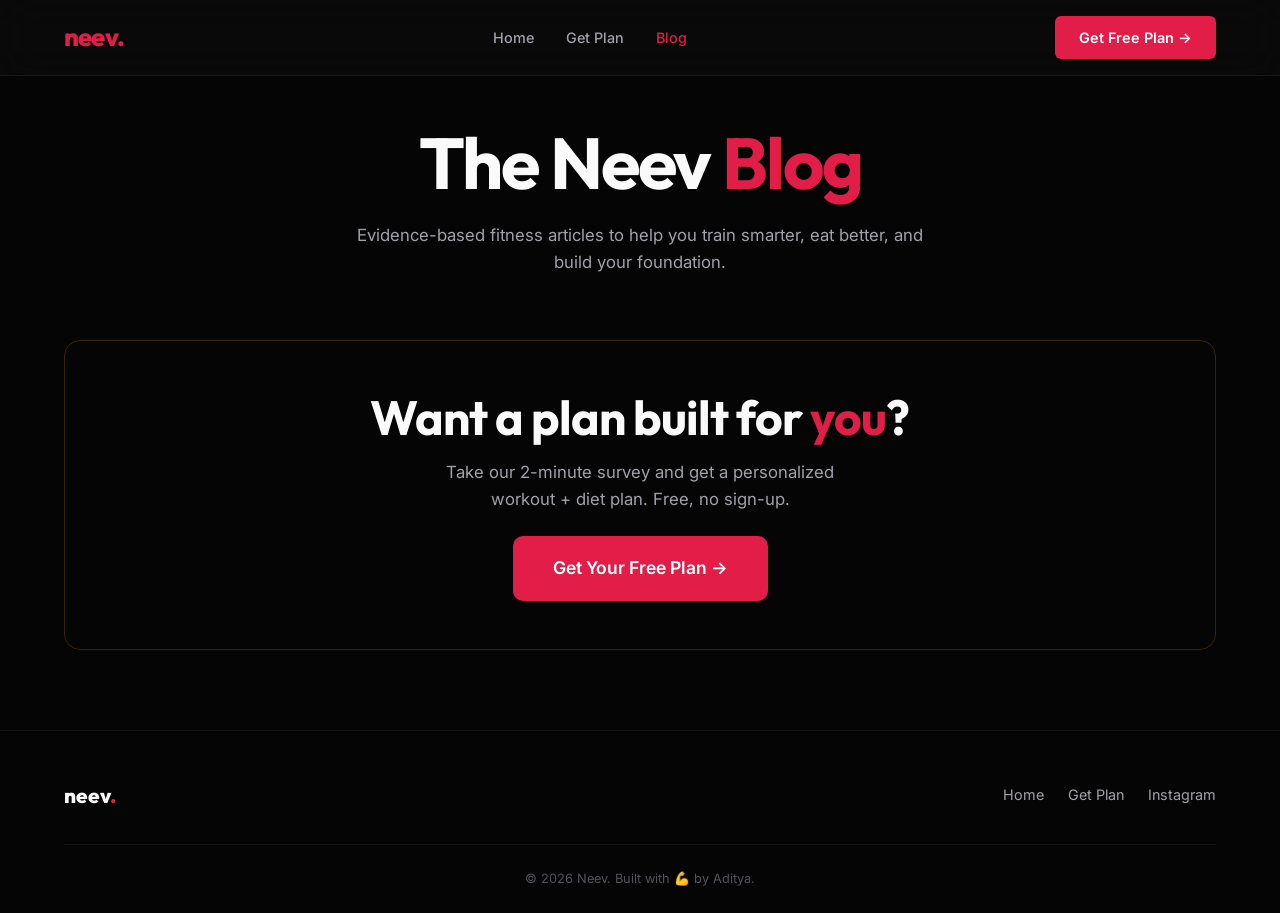
==== blog.html @ d4b19f22 "Initial commit — Neev fitness site" ====
<!DOCTYPE html>
<html lang="en">
<head>
  <meta charset="UTF-8">
  <meta name="viewport" content="width=device-width, initial-scale=1.0, viewport-fit=cover">
  <title>Neev Blog — Fitness Tips, Diet Plans & Workout Guides</title>
  <meta name="description" content="Science-backed fitness articles on diet plans, workout routines, supplements, and healthy lifestyle tips for Indians.">
  <meta name="theme-color" content="#0a0a0a">
  <link rel="stylesheet" href="style.css">
</head>
<body>

  <nav class="navbar scrolled">
    <div class="container">
      <a href="index.html" class="nav-logo">neev<span>.</span></a>
      <ul class="nav-links" id="navLinks">
        <li><a href="index.html">Home</a></li>
        <li><a href="survey.html">Get Plan</a></li>
        <li><a href="#" style="color:var(--primary)">Blog</a></li>
      </ul>
      <a href="survey.html" class="nav-cta">Get Free Plan →</a>
      <button class="nav-mobile-toggle" id="mobileToggle" aria-label="Toggle menu">☰</button>
    </div>
  </nav>

  <div class="blog-page">
    <div class="container">
      <div class="section-header fade-in" style="padding-top:20px;">
        <h1>The Neev <span class="text-gradient">Blog</span></h1>
        <p>Evidence-based fitness articles to help you train smarter, eat better, and build your foundation.</p>
      </div>

      <div class="blog-grid" style="display:none;">
        <a href="articles/vegetarian-protein-diet.html" class="card blog-card fade-in" style="text-decoration:none;color:inherit;">
          <div class="blog-card-image">🥦</div>
          <h3>Complete Vegetarian High-Protein Diet Plan for Indians</h3>
          <p>Hit 100g+ protein daily without chicken. Real Indian meals with macro breakdowns included.</p>
          <div class="blog-meta">📅 April 2026 · 8 min read</div>
        </a>

        <a href="articles/beginner-gym-guide.html" class="card blog-card fade-in fade-in-delay-1" style="text-decoration:none;color:inherit;">
          <div class="blog-card-image">🏋️</div>
          <h3>Beginner's Guide to the Gym — Your First 30 Days</h3>
          <p>Everything you need to know before stepping into the gym. Exercises, form, routine, and what to expect.</p>
          <div class="blog-meta">📅 April 2026 · 10 min read</div>
        </a>

        <a href="articles/creatine-guide.html" class="card blog-card fade-in fade-in-delay-2" style="text-decoration:none;color:inherit;">
          <div class="blog-card-image">⚡</div>
          <h3>Creatine: Everything You Need to Know (2026)</h3>
          <p>What it does, how to take it, loading vs. no loading, side effects myths busted. The definitive guide.</p>
          <div class="blog-meta">📅 April 2026 · 7 min read</div>
        </a>

        <a href="articles/push-pull-legs.html" class="card blog-card fade-in" style="text-decoration:none;color:inherit;">
          <div class="blog-card-image">💪</div>
          <h3>Push Pull Legs — The Best Split for Muscle Gain</h3>
          <p>Why PPL is the gold standard for intermediates. Full 6-day program with sets, reps, and progression.</p>
          <div class="blog-meta">📅 April 2026 · 12 min read</div>
        </a>

        <a href="articles/calorie-macro-guide.html" class="card blog-card fade-in fade-in-delay-1" style="text-decoration:none;color:inherit;">
          <div class="blog-card-image">🔢</div>
          <h3>How to Calculate Your Calories & Macros (Step by Step)</h3>
          <p>TDEE, BMR, deficit, surplus — explained simply. Learn to calculate your own numbers from scratch.</p>
          <div class="blog-meta">📅 April 2026 · 9 min read</div>
        </a>

        <a href="articles/indian-bulking-diet.html" class="card blog-card fade-in fade-in-delay-2" style="text-decoration:none;color:inherit;">
          <div class="blog-card-image">🍛</div>
          <h3>Indian Bulking Diet Plan — 3000+ Calories on a Budget</h3>
          <p>Gain muscle mass with affordable Indian meals. Full 7-day meal plan for both veg and non-veg bulkers.</p>
          <div class="blog-meta">📅 April 2026 · 11 min read</div>
        </a>
      </div>

      <!-- CTA -->
      <div class="card fade-in" style="padding:48px;text-align:center;margin-top:64px;background:var(--gradient-subtle);border-color:rgba(245,158,11,0.2);">
        <h2>Want a plan built for <span class="text-gradient">you</span>?</h2>
        <p style="margin:12px auto 24px;max-width:450px;">Take our 2-minute survey and get a personalized workout + diet plan. Free, no sign-up.</p>
        <a href="survey.html" class="btn btn-primary btn-lg">Get Your Free Plan →</a>
      </div>
    </div>
  </div>

  <footer class="footer" style="margin-top:80px;">
    <div class="container">
      <div class="footer-content">
        <div class="footer-logo">neev<span>.</span></div>
        <ul class="footer-links">
          <li><a href="index.html">Home</a></li>
          <li><a href="survey.html">Get Plan</a></li>
          <li><a href="https://instagram.com/_adityagaikwad_" target="_blank" rel="noopener">Instagram</a></li>
        </ul>
      </div>
      <div class="footer-bottom">
        <p>&copy; 2026 Neev. Built with 💪 by Aditya.</p>
      </div>
    </div>
  </footer>

  <script src="js/animations.js"></script>

  <script>
    document.getElementById('mobileToggle')?.addEventListener('click', () => {
      document.getElementById('navLinks').classList.toggle('mobile-open');
    });

  </script>
</body>
</html>
---- style.css ----
/* ===== NEEV DESIGN SYSTEM ===== */
@import url('https://fonts.googleapis.com/css2?family=Outfit:wght@300;400;500;600;700;800;900&family=Inter:wght@300;400;500;600;700&display=swap');

/* --- Tokens --- */
:root {
  --bg: #050505;
  --surface: #0e0e0e;
  --card: rgba(255,255,255,0.03);
  --card-border: rgba(255,255,255,0.06);
  --card-hover: rgba(255,255,255,0.06);
  --primary: #e11d48;
  --primary-glow: #f43f5e;
  --accent: #fafafa;
  --green: #22c55e;
  --green-dim: rgba(34,197,94,0.15);
  --text: #fafafa;
  --text-muted: #a1a1aa;
  --text-dim: #52525b;
  --radius: 16px;
  --radius-sm: 10px;
  --radius-xs: 6px;
  --shadow: 0 8px 32px rgba(0,0,0,0.5);
  --shadow-glow: 0 0 30px rgba(225,29,72,0.15);
  --font-heading: 'Outfit', sans-serif;
  --font-body: 'Inter', sans-serif;
  --transition: 0.3s cubic-bezier(0.4, 0, 0.2, 1);
  --max-width: 1200px;
}

/* --- Reset --- */
*, *::before, *::after { margin: 0; padding: 0; box-sizing: border-box; }

html {
  scroll-behavior: smooth;
  font-size: 16px;
  -webkit-font-smoothing: antialiased;
}

body {
  font-family: var(--font-body);
  background: var(--bg);
  color: var(--text);
  line-height: 1.6;
  overflow-x: hidden;
}

a { color: var(--primary); text-decoration: none; transition: var(--transition); }
a:hover { color: var(--primary-glow); }

img { max-width: 100%; display: block; }

/* --- Typography --- */
h1, h2, h3, h4, h5 { font-family: var(--font-heading); font-weight: 700; line-height: 1.2; }
h1 { font-size: clamp(2.5rem, 6vw, 4.5rem); letter-spacing: -0.03em; }
h2 { font-size: clamp(1.8rem, 4vw, 3rem); letter-spacing: -0.02em; }
h3 { font-size: clamp(1.2rem, 2.5vw, 1.5rem); }
p { color: var(--text-muted); font-size: 1.05rem; }

.text-gradient {
  color: var(--primary);
}

/* --- Layout --- */
.container { max-width: var(--max-width); margin: 0 auto; padding: 0 24px; }
section { padding: 100px 0; }

/* --- Navbar --- */
.navbar {
  position: fixed; top: 0; left: 0; right: 0; z-index: 1000;
  padding: 16px 0;
  background: rgba(10,10,10,0.8);
  backdrop-filter: blur(20px);
  -webkit-backdrop-filter: blur(20px);
  border-bottom: 1px solid transparent;
  transition: var(--transition);
}
.navbar.scrolled { border-bottom-color: var(--card-border); }
.navbar .container { display: flex; align-items: center; justify-content: space-between; }
.nav-logo {
  font-family: var(--font-heading);
  font-size: 1.6rem; font-weight: 800;
  letter-spacing: -0.03em;
}
.nav-logo span { color: var(--primary); }
.nav-links { display: flex; gap: 32px; list-style: none; }
.nav-links a {
  color: var(--text-muted); font-size: 0.9rem; font-weight: 500;
  transition: var(--transition); position: relative;
}
.nav-links a:hover { color: var(--text); }
.nav-links a::after {
  content: ''; position: absolute; bottom: -4px; left: 0;
  width: 0; height: 2px; background: var(--primary);
  transition: var(--transition);
}
.nav-links a:hover::after { width: 100%; }
.nav-cta {
  padding: 10px 24px; border-radius: var(--radius-xs);
  background: var(--primary); color: #fff;
  font-weight: 600; font-size: 0.9rem;
  border: none; cursor: pointer; transition: var(--transition);
}
.nav-cta:hover { transform: translateY(-2px); box-shadow: var(--shadow-glow); color: #fff; }
.nav-mobile-toggle { display: none; background: none; border: none; color: var(--text); font-size: 1.5rem; cursor: pointer; }

/* --- Buttons --- */
.btn {
  display: inline-flex; align-items: center; gap: 8px;
  padding: 14px 32px; border-radius: var(--radius-xs);
  font-family: var(--font-body); font-weight: 600; font-size: 1rem;
  cursor: pointer; transition: var(--transition); border: none;
  text-decoration: none;
}
.btn-primary {
  background: var(--primary); color: #fff;
}
.btn-primary:hover { transform: translateY(-3px); box-shadow: var(--shadow-glow); color: #fff; }
.btn-secondary {
  background: transparent; color: var(--text);
  border: 1px solid var(--card-border);
}
.btn-secondary:hover { border-color: var(--primary); color: var(--primary); }
.btn-lg { padding: 18px 40px; font-size: 1.1rem; border-radius: var(--radius-sm); }

/* --- Cards --- */
.card {
  background: var(--card);
  border: 1px solid var(--card-border);
  border-radius: var(--radius);
  padding: 32px;
  transition: var(--transition);
}
.card:hover {
  background: var(--card-hover);
  border-color: rgba(225,29,72,0.2);
  transform: translateY(-4px);
  box-shadow: var(--shadow);
}

/* --- Hero --- */
.hero {
  min-height: 100vh; display: flex; align-items: center;
  position: relative; overflow: hidden; padding-top: 80px;
}
.hero-bg {
  position: absolute; inset: 0; z-index: 0;
}
.hero-bg::before {
  content: ''; position: absolute; inset: 0;
  background: radial-gradient(ellipse 500px 350px at 30% 40%, rgba(225,29,72,0.08) 0%, transparent 70%);
}
.hero-bg::after {
  content: ''; position: absolute; bottom: 0; left: 0; right: 0;
  height: 200px;
  background: linear-gradient(to top, var(--bg), transparent);
}
.hero-content { position: relative; z-index: 1; text-align: center; max-width: 800px; margin: 0 auto; }
.hero-badge {
  display: inline-flex; align-items: center; gap: 8px;
  padding: 8px 20px; border-radius: 100px;
  background: rgba(225,29,72,0.08);
  border: 1px solid rgba(225,29,72,0.15);
  font-size: 0.85rem; color: var(--primary-glow); font-weight: 500;
  margin-bottom: 24px;
}
.hero-badge .dot { width: 6px; height: 6px; border-radius: 50%; background: var(--primary); animation: pulse-dot 2s infinite; }
.hero h1 { margin-bottom: 20px; }
.hero p { font-size: 1.2rem; max-width: 600px; margin: 0 auto 40px; }
.hero-buttons { display: flex; gap: 16px; justify-content: center; flex-wrap: wrap; }
.hero-stats {
  display: flex; gap: 48px; justify-content: center; margin-top: 64px;
  padding-top: 48px; border-top: 1px solid var(--card-border);
}
.hero-stat h3 { font-size: 2rem; font-weight: 800; }
.hero-stat h3 span { color: var(--primary); }
.hero-stat p { font-size: 0.85rem; margin-top: 4px; }
.scroll-indicator {
  position: absolute; bottom: 32px; left: 50%; transform: translateX(-50%);
  display: flex; flex-direction: column; align-items: center; gap: 8px;
  color: var(--text-dim); font-size: 0.75rem;
  animation: bounce 2s infinite;
}
.scroll-indicator .arrow { width: 20px; height: 20px; border-right: 2px solid var(--text-dim); border-bottom: 2px solid var(--text-dim); transform: rotate(45deg); }

/* --- Steps Section --- */
.steps { background: var(--surface); }
.section-header { text-align: center; max-width: 600px; margin: 0 auto 64px; }
.section-header p { margin-top: 16px; }
.steps-grid { display: grid; grid-template-columns: repeat(3, 1fr); gap: 24px; }
.step-card { text-align: center; padding: 48px 32px; position: relative; }
.step-number {
  width: 56px; height: 56px; border-radius: 50%;
  background: var(--primary); color: #fff;
  display: flex; align-items: center; justify-content: center;
  font-family: var(--font-heading); font-weight: 800; font-size: 1.2rem;
  margin: 0 auto 24px;
}
.step-card h3 { margin-bottom: 12px; }
.step-card .icon { font-size: 2.5rem; margin-bottom: 20px; }

/* --- Features --- */
.features-grid { display: grid; grid-template-columns: repeat(2, 1fr); gap: 24px; }
.feature-card { display: flex; gap: 20px; align-items: flex-start; }
.feature-icon {
  width: 48px; height: 48px; min-width: 48px; border-radius: var(--radius-sm);
  background: rgba(225,29,72,0.08);
  display: flex; align-items: center; justify-content: center;
  font-size: 1.4rem;
}
.feature-card h3 { margin-bottom: 8px; font-size: 1.1rem; }
.feature-card p { font-size: 0.95rem; }

/* --- Creator Section --- */
.creator { background: var(--surface); }
.creator-content {
  display: grid; grid-template-columns: 1fr 1.5fr; gap: 64px; align-items: center;
}
.creator-image {
  width: 100%; aspect-ratio: 1; border-radius: var(--radius);
  background: rgba(225,29,72,0.05);
  border: 1px solid var(--card-border);
  display: flex; align-items: center; justify-content: center;
  font-size: 1rem; color: var(--text-dim);
  overflow: hidden;
}
.creator-info h2 { margin-bottom: 16px; }
.creator-info p { margin-bottom: 16px; }
.creator-tags { display: flex; gap: 10px; flex-wrap: wrap; margin-top: 24px; }
.creator-tag {
  padding: 6px 16px; border-radius: 100px;
  background: var(--card); border: 1px solid var(--card-border);
  font-size: 0.85rem; color: var(--text-muted);
}
.instagram-link {
  display: inline-flex; align-items: center; gap: 8px;
  margin-top: 24px; padding: 12px 24px; border-radius: var(--radius-xs);
  background: linear-gradient(135deg, #833AB4, #E1306C, #F77737);
  color: #fff; font-weight: 600; font-size: 0.95rem;
}
.instagram-link:hover { transform: translateY(-2px); color: #fff; box-shadow: 0 8px 24px rgba(225,48,108,0.3); }

/* --- Footer --- */
.footer {
  padding: 48px 0 24px;
  border-top: 1px solid var(--card-border);
}
.footer-content { display: flex; justify-content: space-between; align-items: center; flex-wrap: wrap; gap: 16px; }
.footer-logo { font-family: var(--font-heading); font-size: 1.3rem; font-weight: 800; }
.footer-logo span { color: var(--primary); }
.footer-links { display: flex; gap: 24px; list-style: none; }
.footer-links a { color: var(--text-muted); font-size: 0.9rem; }
.footer-links a:hover { color: var(--text); }
.footer-bottom { text-align: center; margin-top: 32px; padding-top: 24px; border-top: 1px solid var(--card-border); }
.footer-bottom p { font-size: 0.8rem; color: var(--text-dim); }

/* --- Survey Styles --- */
.survey-page { min-height: 100vh; padding-top: 100px; padding-bottom: 60px; }
.survey-container { max-width: 680px; margin: 0 auto; }
.progress-bar { width: 100%; height: 4px; background: var(--card); border-radius: 100px; margin-bottom: 48px; overflow: hidden; }
.progress-fill { height: 100%; background: var(--gradient); border-radius: 100px; transition: width 0.5s ease; }
.survey-step { display: none; animation: fadeIn 0.4s ease; }
.survey-step.active { display: block; }
.survey-step h2 { margin-bottom: 8px; }
.survey-step > p { margin-bottom: 36px; }
.form-group { margin-bottom: 24px; }
.form-group label { display: block; font-size: 0.9rem; font-weight: 500; margin-bottom: 8px; color: var(--text); }
.form-group input, .form-group select {
  width: 100%; padding: 14px 18px;
  background: var(--card); border: 1px solid var(--card-border);
  border-radius: var(--radius-sm); color: var(--text);
  font-family: var(--font-body); font-size: 1rem;
  transition: var(--transition); outline: none;
}
.form-group input:focus, .form-group select:focus { border-color: var(--primary); box-shadow: 0 0 0 3px rgba(245,158,11,0.1); }
.form-group select option { background: var(--surface); }
.form-row { display: grid; grid-template-columns: 1fr 1fr; gap: 16px; }

/* Option Cards (for survey choices) */
.option-cards { display: grid; grid-template-columns: repeat(2, 1fr); gap: 12px; }
.option-cards.three-col { grid-template-columns: repeat(3, 1fr); }
.option-card {
  padding: 20px; border-radius: var(--radius-sm);
  background: var(--card); border: 2px solid var(--card-border);
  cursor: pointer; text-align: center; transition: var(--transition);
}
.option-card:hover { border-color: rgba(225,29,72,0.3); background: var(--card-hover); }
.option-card.selected { border-color: var(--primary); background: rgba(225,29,72,0.08); }
.option-card .icon { font-size: 2rem; margin-bottom: 10px; }
.option-card h4 { font-size: 0.95rem; margin-bottom: 4px; }
.option-card p { font-size: 0.8rem; color: var(--text-dim); }

.survey-nav { display: flex; justify-content: space-between; margin-top: 40px; }

/* --- Results Page --- */
.results-page { padding-top: 100px; padding-bottom: 60px; }
.results-header { text-align: center; margin-bottom: 48px; }
.results-header h1 { margin-bottom: 12px; }

.stats-grid { display: grid; grid-template-columns: repeat(4, 1fr); gap: 16px; margin-bottom: 48px; }
.stat-card { text-align: center; padding: 28px 20px; }
.stat-card .stat-value { font-family: var(--font-heading); font-size: 2.2rem; font-weight: 800; color: var(--primary); }
.stat-card .stat-label { font-size: 0.85rem; color: var(--text-muted); margin-top: 4px; }
.stat-card .stat-unit { font-size: 0.9rem; color: var(--text-dim); font-weight: 400; }

.macro-bar { display: flex; height: 12px; border-radius: 100px; overflow: hidden; margin: 24px 0; }
.macro-bar .protein { background: var(--green); }
.macro-bar .carbs { background: #f59e0b; }
.macro-bar .fat { background: var(--primary); }
.macro-legend { display: flex; gap: 24px; justify-content: center; }
.macro-legend-item { display: flex; align-items: center; gap: 8px; font-size: 0.9rem; }
.macro-legend-item .dot { width: 10px; height: 10px; border-radius: 50%; }

.plan-section { margin-bottom: 48px; }
.plan-section > h2 { margin-bottom: 24px; }

.meal-day { margin-bottom: 24px; }
.meal-day h3 { margin-bottom: 12px; font-size: 1.1rem; color: var(--primary); }
.meal-table { width: 100%; border-collapse: collapse; }
.meal-table th {
  text-align: left; padding: 10px 16px; font-size: 0.8rem;
  color: var(--text-dim); text-transform: uppercase; letter-spacing: 0.05em;
  border-bottom: 1px solid var(--card-border);
}
.meal-table td {
  padding: 12px 16px; font-size: 0.95rem; border-bottom: 1px solid var(--card-border);
}
.meal-table tr:last-child td { border-bottom: none; }

.workout-day { margin-bottom: 32px; }
.workout-day h3 { margin-bottom: 4px; font-size: 1.1rem; }
.workout-day .day-label { font-size: 0.85rem; color: var(--primary); margin-bottom: 12px; }
.exercise-row { display: grid; grid-template-columns: 2.5fr 0.8fr 1fr; gap: 8px; padding: 10px 0; border-bottom: 1px solid var(--card-border); font-size: 0.95rem; }
.exercise-row.header { font-size: 0.8rem; color: var(--text-dim); text-transform: uppercase; letter-spacing: 0.05em; font-weight: 600; }

.results-actions { display: flex; gap: 16px; justify-content: center; margin-top: 48px; flex-wrap: wrap; }

/* --- Blog --- */
.blog-page { padding-top: 100px; }
.blog-grid { display: grid; grid-template-columns: repeat(auto-fill, minmax(340px, 1fr)); gap: 24px; }
.blog-card { overflow: hidden; }
.blog-card-image { height: 200px; background: rgba(225,29,72,0.05); border-radius: var(--radius-sm); margin-bottom: 20px; display: flex; align-items: center; justify-content: center; font-size: 3rem; }
.blog-card h3 { margin-bottom: 8px; }
.blog-card p { font-size: 0.9rem; margin-bottom: 12px; }
.blog-card .blog-meta { font-size: 0.8rem; color: var(--text-dim); }

/* --- Animations --- */
@keyframes fadeIn { from { opacity: 0; transform: translateY(20px); } to { opacity: 1; transform: translateY(0); } }
@keyframes pulse-dot { 0%, 100% { opacity: 1; } 50% { opacity: 0.4; } }
@keyframes bounce { 0%, 20%, 50%, 80%, 100% { transform: translateX(-50%) translateY(0); } 40% { transform: translateX(-50%) translateY(-8px); } 60% { transform: translateX(-50%) translateY(-4px); } }
@keyframes float { 0%, 100% { transform: translateY(0); } 50% { transform: translateY(-10px); } }

.fade-in { opacity: 0; transform: translateY(30px); transition: opacity 0.6s ease, transform 0.6s ease; }
.fade-in.visible { opacity: 1; transform: translateY(0); }
.fade-in-delay-1 { transition-delay: 0.1s; }
.fade-in-delay-2 { transition-delay: 0.2s; }
.fade-in-delay-3 { transition-delay: 0.3s; }

/* --- Twemoji sizing --- */
img.emoji {
  height: 1.2em;
  width: 1.2em;
  margin: 0 0.05em 0 0.1em;
  vertical-align: -0.15em;
  display: inline;
}
.option-card img.emoji,
.step-card img.emoji,
.feature-icon img.emoji,
.blog-card-image img.emoji {
  height: 1em;
  width: 1em;
}

/* --- Responsive --- */
@media (max-width: 768px) {
  section { padding: 64px 0; }
  .nav-links { display: none; }
  .nav-cta { padding: 8px 16px; font-size: 0.8rem; }
  .nav-mobile-toggle { display: block; }
  .nav-links.mobile-open {
    display: flex; flex-direction: column;
    position: absolute; top: 100%; left: 0; right: 0;
    background: var(--surface); padding: 24px;
    border-bottom: 1px solid var(--card-border);
    gap: 16px;
  }
  .hero { min-height: 100svh; padding-top: 72px; }
  .hero p { font-size: 1.05rem; }
  .hero-stats { gap: 20px; flex-wrap: wrap; justify-content: center; }
  .hero-stat { flex: 0 0 auto; text-align: center; }
  .hero-stat h3 { font-size: 1.5rem; }
  .hero-buttons { flex-direction: column; align-items: stretch; }
  .hero-buttons .btn { justify-content: center; }
  .steps-grid { grid-template-columns: 1fr; }
  .step-card { padding: 32px 24px; }
  .features-grid { grid-template-columns: 1fr; }
  .creator-content { grid-template-columns: 1fr; text-align: center; gap: 32px; }
  .creator-image { max-width: 240px; margin: 0 auto; }
  .creator-tags { justify-content: center; }
  .stats-grid { grid-template-columns: repeat(2, 1fr); }
  .stat-card .stat-value { font-size: 1.6rem; }
  .form-row { grid-template-columns: 1fr; }
  .option-cards { grid-template-columns: repeat(2, 1fr); }
  .option-cards.three-col { grid-template-columns: repeat(3, 1fr); }
  .option-card { padding: 14px 10px; }
  .option-card .icon { font-size: 1.6rem; margin-bottom: 6px; }
  .option-card h4 { font-size: 0.85rem; }
  .option-card p { font-size: 0.72rem; }
  .btn { padding: 12px 24px; font-size: 0.95rem; }
  .btn-lg { padding: 16px 32px; font-size: 1rem; }
  /* Meal table horizontal scroll on mobile */
  .meal-day { overflow-x: auto; -webkit-overflow-scrolling: touch; }
  .meal-table { min-width: 580px; }
  .meal-table th, .meal-table td { padding: 8px 10px; font-size: 0.8rem; white-space: nowrap; }
  .exercise-row { grid-template-columns: 2fr 0.6fr 0.8fr; font-size: 0.82rem; gap: 4px; }
  .blog-grid { grid-template-columns: 1fr; }
  .footer-content { flex-direction: column; text-align: center; }
  .results-actions { flex-direction: column; align-items: stretch; }
  .results-actions .btn { justify-content: center; }
  .card { padding: 24px; }
  .plan-section { padding: 24px; }
}

@media (max-width: 480px) {
  .container { padding: 0 16px; }
  h1 { font-size: 2rem; }
  h2 { font-size: 1.5rem; }
  .hero-stat h3 { font-size: 1.3rem; }
  .stats-grid { grid-template-columns: 1fr 1fr; gap: 10px; }
  .stat-card { padding: 20px 12px; }
  .option-cards { grid-template-columns: 1fr 1fr; }
  .option-cards.three-col { grid-template-columns: 1fr 1fr 1fr; }
  .macro-legend { flex-wrap: wrap; gap: 12px; }
}

/* Touch-friendly: larger tap targets on mobile */
@media (hover: none) and (pointer: coarse) {
  .option-card { min-height: 70px; }
  .btn { min-height: 48px; }
  .form-group input, .form-group select { min-height: 48px; font-size: 16px; /* prevents iOS zoom */ }
  .nav-mobile-toggle { min-width: 44px; min-height: 44px; display: flex; align-items: center; justify-content: center; }
}

/* Safe area for notched phones */
@supports (padding: env(safe-area-inset-bottom)) {
  .footer { padding-bottom: calc(24px + env(safe-area-inset-bottom)); }
  .survey-nav { padding-bottom: env(safe-area-inset-bottom); }
}
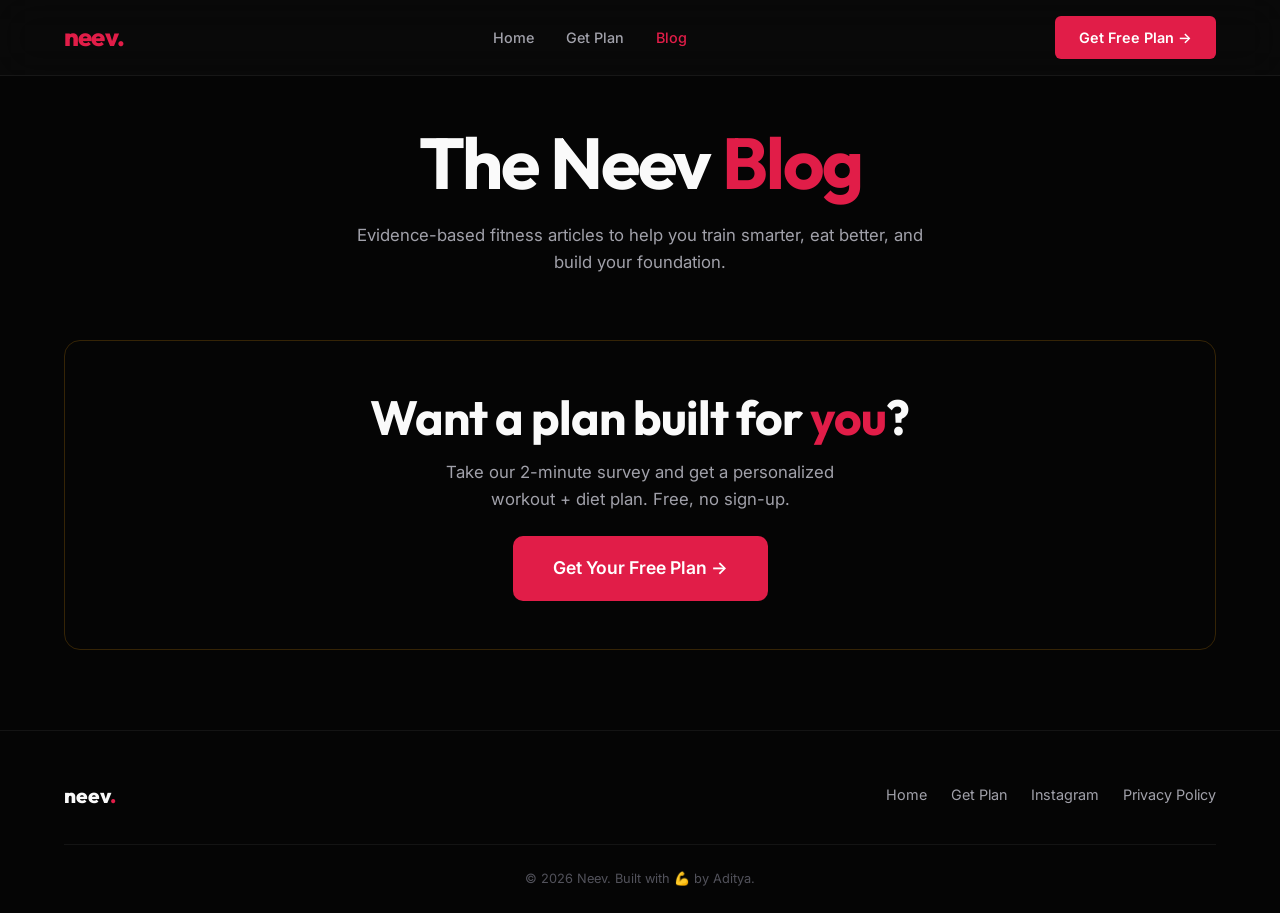
==== commit 6ea02859: "Add privacy policy page and link it in all page footers Required for Google AdSense approval. Covers" ====
--- a/blog.html
+++ b/blog.html
@@ -91,6 +91,7 @@
           <li><a href="index.html">Home</a></li>
           <li><a href="survey.html">Get Plan</a></li>
           <li><a href="https://instagram.com/_adityagaikwad_" target="_blank" rel="noopener">Instagram</a></li>
+          <li><a href="privacy.html">Privacy Policy</a></li>
         </ul>
       </div>
       <div class="footer-bottom">
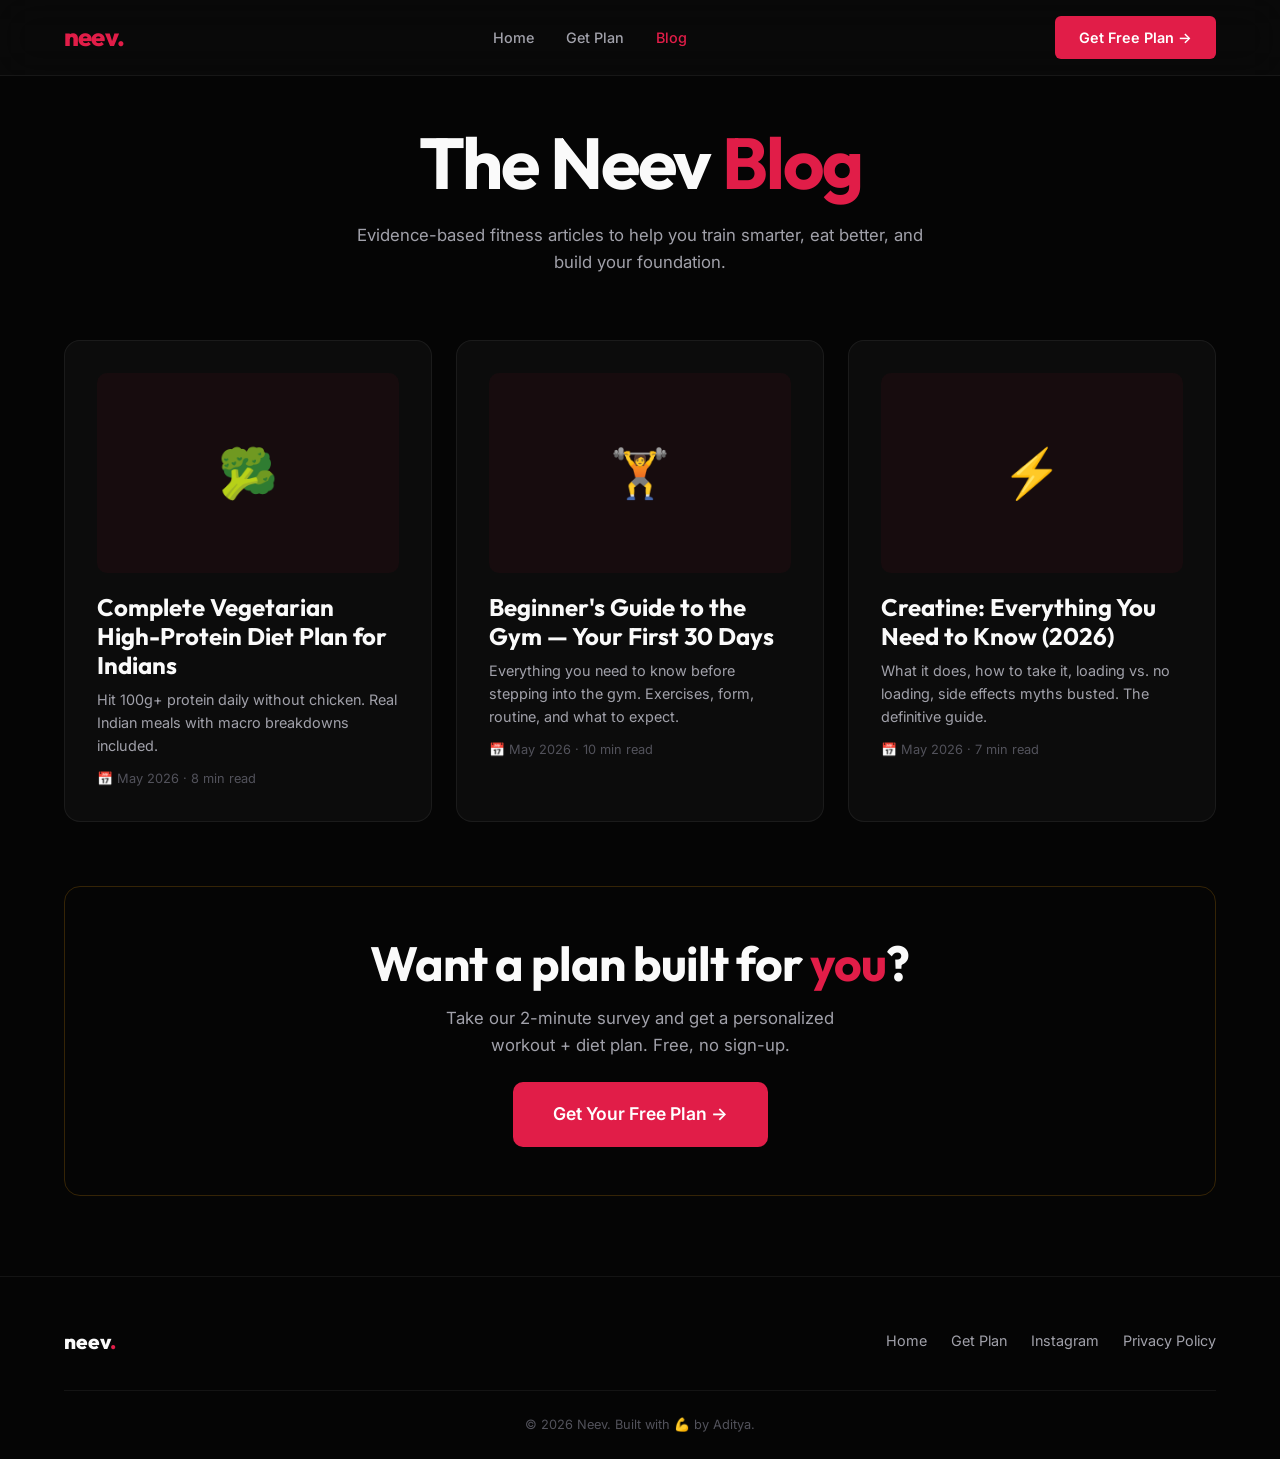
==== commit 3dd5743d: "Add 3 blog articles and make blog grid visible Articles: creatine guide, vegetarian high-protein die" ====
--- a/blog.html
+++ b/blog.html
@@ -30,47 +30,26 @@
         <p>Evidence-based fitness articles to help you train smarter, eat better, and build your foundation.</p>
       </div>
 
-      <div class="blog-grid" style="display:none;">
+      <div class="blog-grid">
         <a href="articles/vegetarian-protein-diet.html" class="card blog-card fade-in" style="text-decoration:none;color:inherit;">
           <div class="blog-card-image">🥦</div>
           <h3>Complete Vegetarian High-Protein Diet Plan for Indians</h3>
           <p>Hit 100g+ protein daily without chicken. Real Indian meals with macro breakdowns included.</p>
-          <div class="blog-meta">📅 April 2026 · 8 min read</div>
+          <div class="blog-meta">📅 May 2026 · 8 min read</div>
         </a>
 
         <a href="articles/beginner-gym-guide.html" class="card blog-card fade-in fade-in-delay-1" style="text-decoration:none;color:inherit;">
           <div class="blog-card-image">🏋️</div>
           <h3>Beginner's Guide to the Gym — Your First 30 Days</h3>
           <p>Everything you need to know before stepping into the gym. Exercises, form, routine, and what to expect.</p>
-          <div class="blog-meta">📅 April 2026 · 10 min read</div>
+          <div class="blog-meta">📅 May 2026 · 10 min read</div>
         </a>
 
         <a href="articles/creatine-guide.html" class="card blog-card fade-in fade-in-delay-2" style="text-decoration:none;color:inherit;">
           <div class="blog-card-image">⚡</div>
           <h3>Creatine: Everything You Need to Know (2026)</h3>
           <p>What it does, how to take it, loading vs. no loading, side effects myths busted. The definitive guide.</p>
-          <div class="blog-meta">📅 April 2026 · 7 min read</div>
-        </a>
-
-        <a href="articles/push-pull-legs.html" class="card blog-card fade-in" style="text-decoration:none;color:inherit;">
-          <div class="blog-card-image">💪</div>
-          <h3>Push Pull Legs — The Best Split for Muscle Gain</h3>
-          <p>Why PPL is the gold standard for intermediates. Full 6-day program with sets, reps, and progression.</p>
-          <div class="blog-meta">📅 April 2026 · 12 min read</div>
-        </a>
-
-        <a href="articles/calorie-macro-guide.html" class="card blog-card fade-in fade-in-delay-1" style="text-decoration:none;color:inherit;">
-          <div class="blog-card-image">🔢</div>
-          <h3>How to Calculate Your Calories & Macros (Step by Step)</h3>
-          <p>TDEE, BMR, deficit, surplus — explained simply. Learn to calculate your own numbers from scratch.</p>
-          <div class="blog-meta">📅 April 2026 · 9 min read</div>
-        </a>
-
-        <a href="articles/indian-bulking-diet.html" class="card blog-card fade-in fade-in-delay-2" style="text-decoration:none;color:inherit;">
-          <div class="blog-card-image">🍛</div>
-          <h3>Indian Bulking Diet Plan — 3000+ Calories on a Budget</h3>
-          <p>Gain muscle mass with affordable Indian meals. Full 7-day meal plan for both veg and non-veg bulkers.</p>
-          <div class="blog-meta">📅 April 2026 · 11 min read</div>
+          <div class="blog-meta">📅 May 2026 · 7 min read</div>
         </a>
       </div>
 
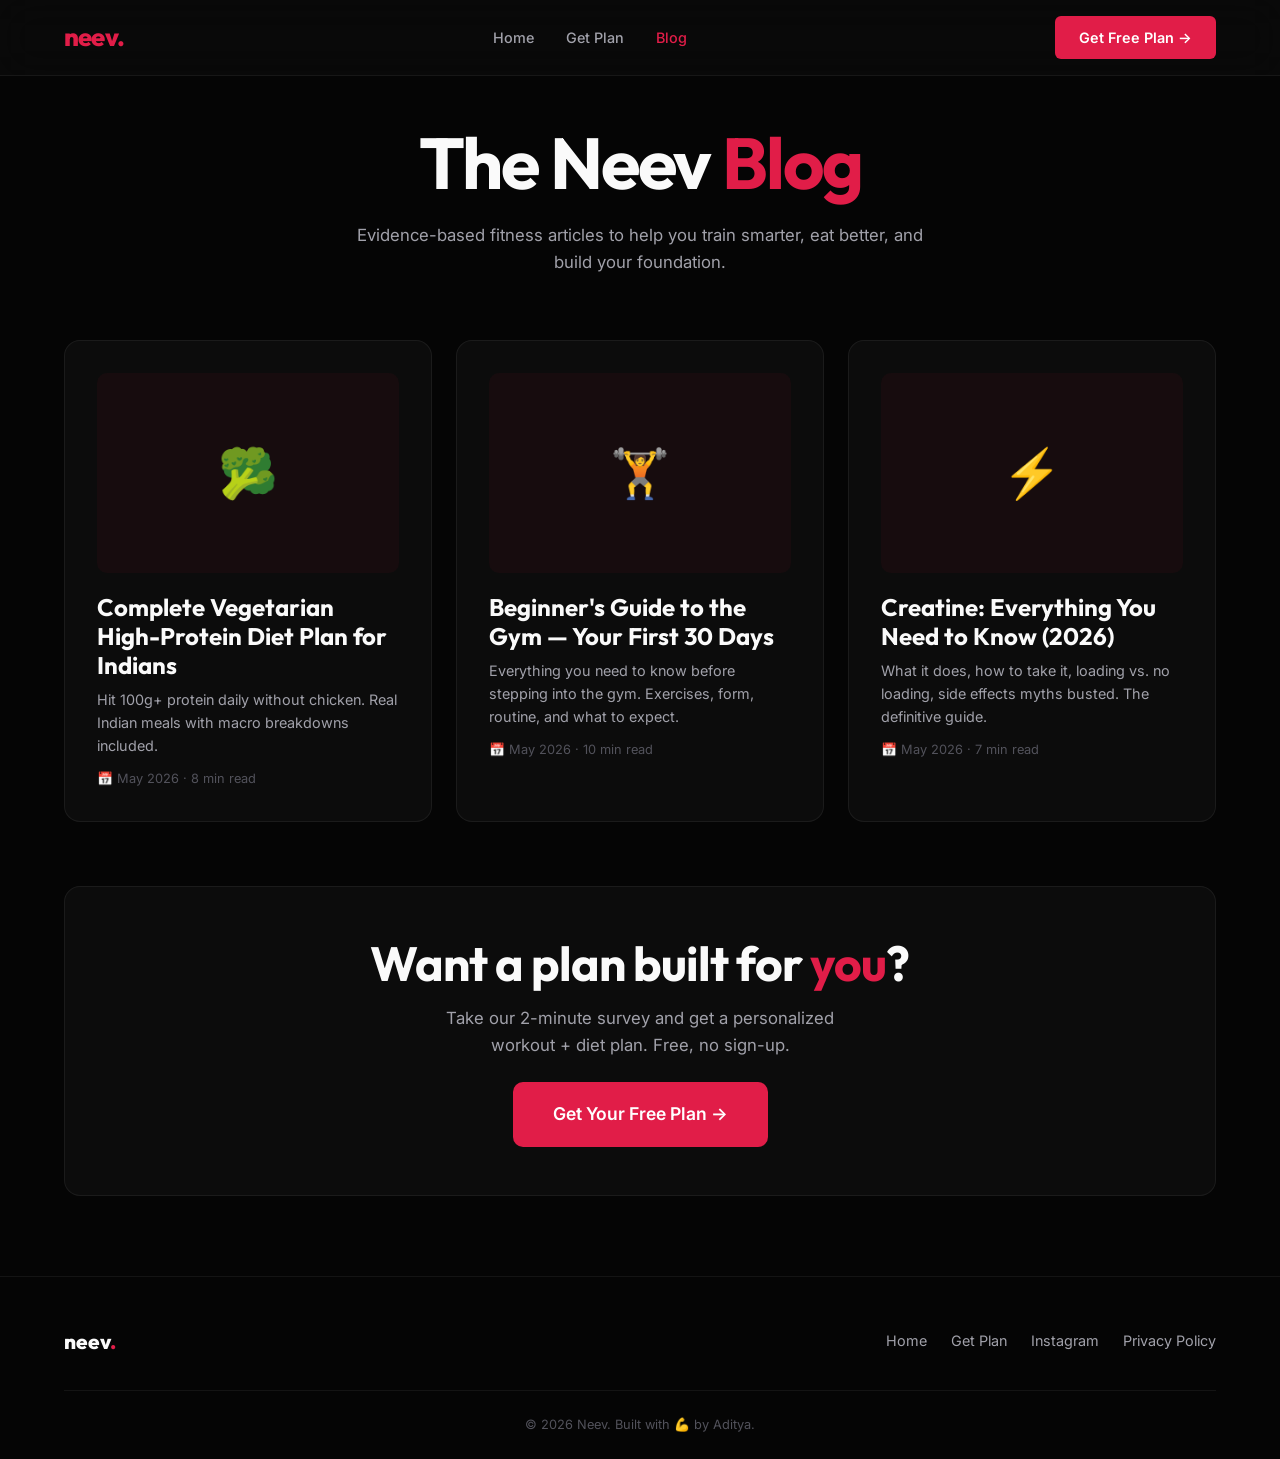
==== commit 93a79877: "Fix --gradient-subtle undefined CSS var in blog.html CTA Missed in previous pass — same issue as res" ====
--- a/blog.html
+++ b/blog.html
@@ -54,7 +54,7 @@
       </div>
 
       <!-- CTA -->
-      <div class="card fade-in" style="padding:48px;text-align:center;margin-top:64px;background:var(--gradient-subtle);border-color:rgba(245,158,11,0.2);">
+      <div class="card fade-in" style="padding:48px;text-align:center;margin-top:64px;">
         <h2>Want a plan built for <span class="text-gradient">you</span>?</h2>
         <p style="margin:12px auto 24px;max-width:450px;">Take our 2-minute survey and get a personalized workout + diet plan. Free, no sign-up.</p>
         <a href="survey.html" class="btn btn-primary btn-lg">Get Your Free Plan →</a>
--- a/style.css
+++ b/style.css
@@ -257,7 +257,7 @@
 .survey-page { min-height: 100vh; padding-top: 100px; padding-bottom: 60px; }
 .survey-container { max-width: 680px; margin: 0 auto; }
 .progress-bar { width: 100%; height: 4px; background: var(--card); border-radius: 100px; margin-bottom: 48px; overflow: hidden; }
-.progress-fill { height: 100%; background: var(--gradient); border-radius: 100px; transition: width 0.5s ease; }
+.progress-fill { height: 100%; background: var(--primary); border-radius: 100px; transition: width 0.5s ease; }
 .survey-step { display: none; animation: fadeIn 0.4s ease; }
 .survey-step.active { display: block; }
 .survey-step h2 { margin-bottom: 8px; }
